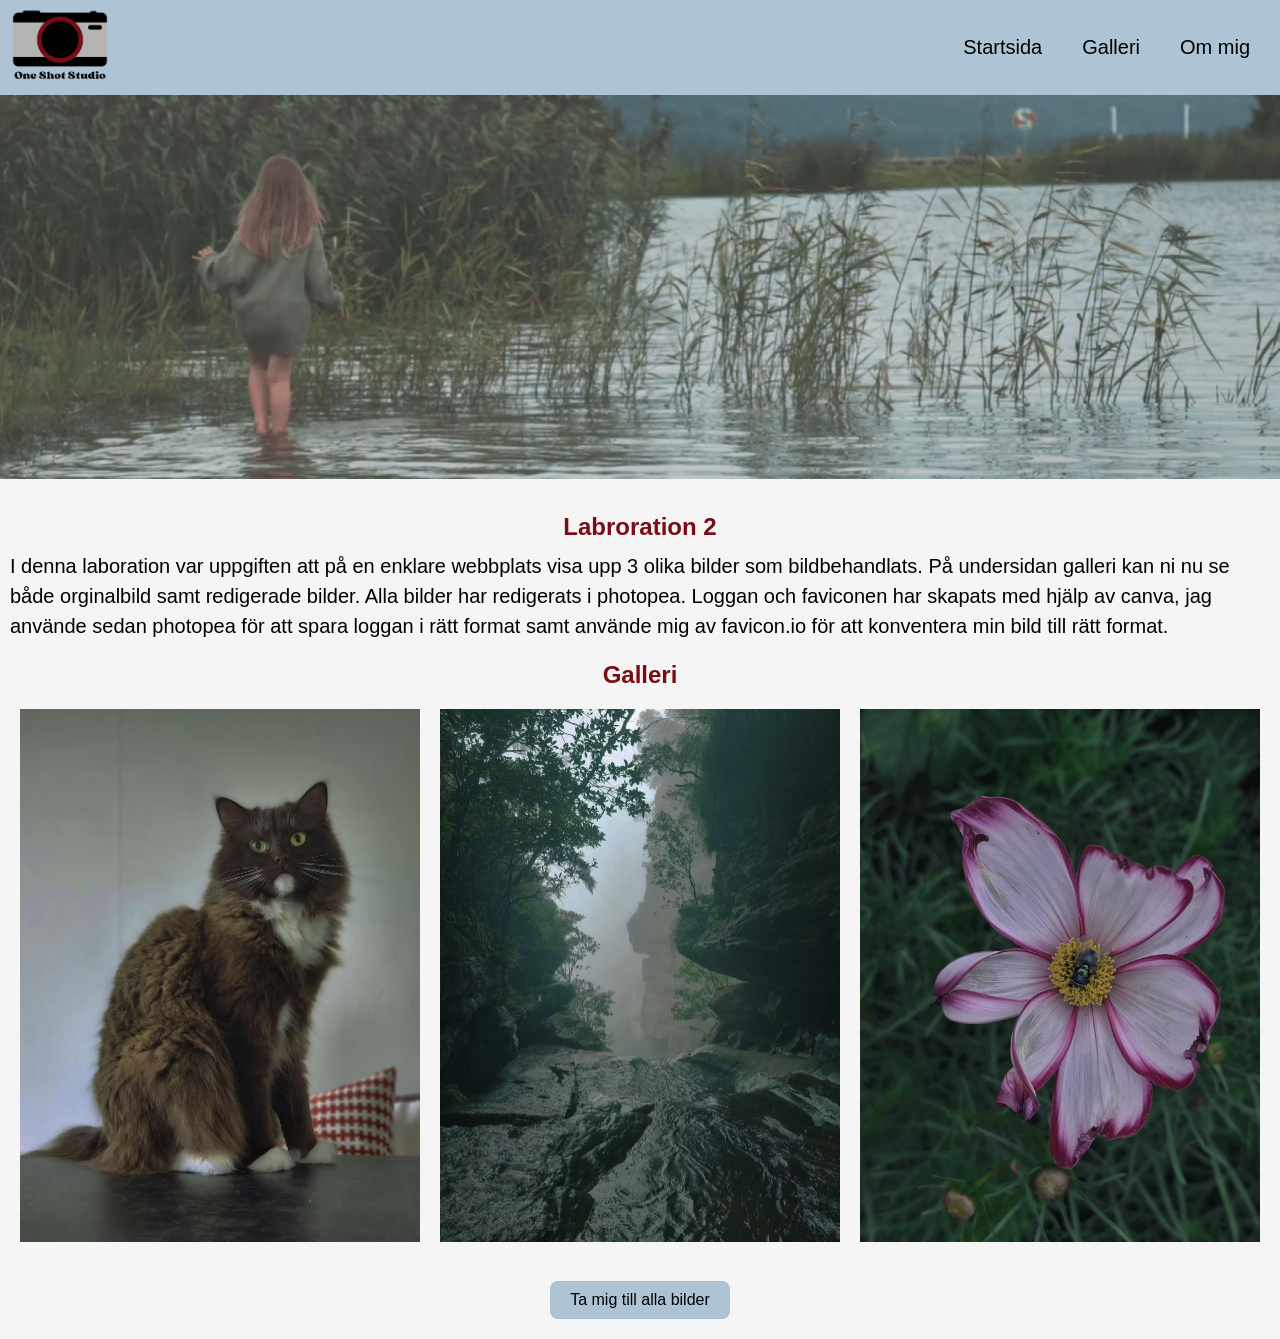
==== index.html @ 6c8a7003 "." ====
<!DOCTYPE html>
<html lang="sv">

<head>
    <meta charset="UTF-8">
    <meta name="viewport" content="width=device-width, initial-scale=1.0">
    <title>One shot studio</title>
    <link rel="stylesheet" href="css/style.css">
    <link rel="icon" type="image/png" sizes="32x32" href="images/favicon.png">
    <link rel="icon" type="image/png" sizes="16x16" href="images/favicon.ico">
</head>

<body>

    <!--Header-->
    <header>
        <div class="logo">
            <a href="index.html">
                <img src="images/logo.svg" width="100px" height="70px" alt="logotyp för one shot studio">
            </a>
        </div>
        <button class="menu-toggle">☰</button>
        <nav class="header-nav">
            <ul>
                <li><a href="index.html">Startsida</a></li>
                <li><a href="gallery.html">Galleri</a></li>
                <li><a href="aboutme.html">Om mig</a></li>
            </ul>
        </nav>
    </header>

    <main>
        <picture class="hero">
            <source type="image/avif"
                srcset="images/header-800.avif 800w, images/header-1600.avif 1600w, images/header-2400.avif 2400w">
            <img src="images/header-800.jpg"
                srcset="images/header-800.jpg 800w, images/header-1600.jpg 1600w, images/header-2400.jpg 2400w"
                sizes="(max-width: 800px) 800px, 100vw" width="800px" height="1067px"
                alt="flicka som går i vattnet bland vassen">
        </picture>

        <section class="info">
            <h1>Labroration 2</h1>
            <p>I denna laboration var uppgiften att på en enklare webbplats visa upp 3 olika bilder som bildbehandlats.
                På
                undersidan galleri kan ni nu se både orginalbild samt redigerade bilder. Alla bilder har redigerats i
                photopea.
                Loggan och faviconen har skapats med hjälp av canva, jag använde sedan photopea för att spara loggan i
                rätt
                format samt använde mig av favicon.io för att konventera min bild till rätt format. </p>
        </section>
        <section class="gallery-section">
            <h2>Galleri</h2>
            <div class="start-gallery">
                <picture>
                    <source type="image/avif"
                        srcset="images/bildserie001-800.avif 800w, images/bildserie001-1600.avif 1600w, images/bildserie001-2400.avif 2400w">
                    <img src="images/bildserie001-800.jpg"
                        srcset="images/bildserie001-800.jpg 800w, images/bildserie001-1600.jpg 1600w, images/bildserie001-2400.jpg 2400w"
                        sizes="(min-width: 800px) 800px, 100vw" loading="lazy" width="800px" height="1067px"
                        alt="svart och vit katt som sitter på ett bord">
                </picture>
                <picture>
                    <source type="image/avif"
                        srcset="images/bildserie002-800.avif 800w, images/bildserie002-1600.avif 1600w, images/bildserie002-2400.avif 2400w">
                    <img src="images/bildserie002-800.jpg"
                        srcset="images/bildserie002-800.jpg 800w, images/bildserie002-1600.jpg 1600w, images/bildserie002-2400.jpg 2400w"
                        sizes="(min-width: 800px) 800px, 100vw" loading="lazy" width="800px" height="1067px"
                        alt="Dimma omger höga klippväggar och tät grönska medan vatten rinner över klipporna.">
                </picture>
                <picture>
                    <source type="image/avif"
                        srcset="images/bildserie003-800.avif 800w, images/bildserie003-1600.avif 1600w, images/bildserie003-2400.avif 2400w">
                    <img src="images/bildserie003-800.jpg"
                        srcset="images/bildserie003-800.jpg 800w, images/bildserie003-1600.jpg 1600w, images/bildserie003-2400.jpg 2400w"
                        sizes="(min-width: 800px) 800px, 100vw" loading="lazy" width="800px" height="1067px"
                        alt="vit blomma med lila kanter med en fluga i mitten">
                </picture>
            </div>
            <a href="gallery.html" class="btn">Ta mig till alla bilder</a>
        </section>

    </main>
    <script src="js/main.js" defer></script>
</body>

</html>
---- css/style.css ----
/*Hela dokumentet*/
* {
    margin: 0;
    padding: 0;
    box-sizing: border-box;
}


/*Hela body*/

body {
    background-color: whitesmoke;
    font-family: Helvetica, Arial, sans-serif;
    padding-bottom: 20px;
}

/* alla p element */
p {
    line-height: 1.5;
}

/*Alla bilder*/

img {
    width: 100%;
    height: auto;
}

/*Header*/

header {
    background-color: #AEC4D4;
    display: flex;
    justify-content: space-between;
    flex-wrap: wrap;
    padding: 10px;
}

header li {
    text-decoration: none;
}


.logo img {
    width: 100px;
}

h1 {
    color: #790D16;
}

/*Startsida*/

.hero {
    opacity: 0.90;
}

.info {
    padding: 10px;
}

.info h1 {
    padding-bottom: 10px;
}

.gallery-section {
    text-align: center;
    padding-top: 10px;
    color: #790D16;
}

.start-gallery {
    display: grid;
    gap: 20px;
    padding: 20px;
}

.btn {
    background-color: #AEC4D4;
    color: black;
    display: inline-block;
    margin-top: 15px;
    padding: 10px 20px;
    border: none;
    border-radius: 8px;
    cursor: pointer;
    text-decoration: none;
}

/*Galleri*/

h1 {
    text-align: center;
    margin-top: 20px;
}

.image-comparison {
    padding: 20px;
    display: flex;
    flex-direction: column;
    gap: 20px;
}

.image-comparison p {
    text-align: center;
    padding-top: 10px;
}

/*Om mig*/

.aboutme {
    padding: 20px;
}

.aboutme>div {
    padding: 20px;
}

/*Hamburgemenyn*/

.header-nav {
    display: none;
    width: 100%;
}

/*Visar menyn när klassen open lägg till*/

.header-nav {
    display: none;
    width: 100%;
}

.header-nav.open {
    display: flex;
    flex-direction: column;
}

.menu-toggle {
    cursor: pointer;
    background-color: transparent;
    border: 0;
    font-size: 20px;
    padding-inline: 15px;
}

.header-nav ul {
    list-style: none;
    margin: 0;
    padding: 0;
}

.header-nav li {
    padding-block: 5px;
}

.header-nav a {
    color: black;
    text-decoration: none;
}

/*STORA SKÄRMAR*/
@media (min-width: 768px) {

    /*Alla p element*/
    p {
        font-size: 20px;
    }

    /*Hamburge meny*/
    .menu-toggle {
        display: none;
    }

    .header-nav {
        display: flex;
        width: auto;
        align-items: center;
        padding-right: 20px;
    }

    .header-nav ul {
        display: flex;
        gap: 40px;
        font-size: 20px;
    }

    /*Startsida*/
    .start-gallery {
        grid-template-columns: 1fr 1fr 1fr;
    }

    /* Galleri */

    .image-comparison {
        flex-direction: row;
    }

    .image-comparison article {
        flex-grow: 1;
        flex-basis: 200px;
    }

    /* Om mig */

    .aboutme {
        justify-content: center;
    }

    .aboutme>div {
        display: flex;
        gap: 16px;
        flex-grow: 1;
    }

    .aboutme img {
        min-width: 300px;
        max-width: 600px;
        object-fit: contain;
    }
}
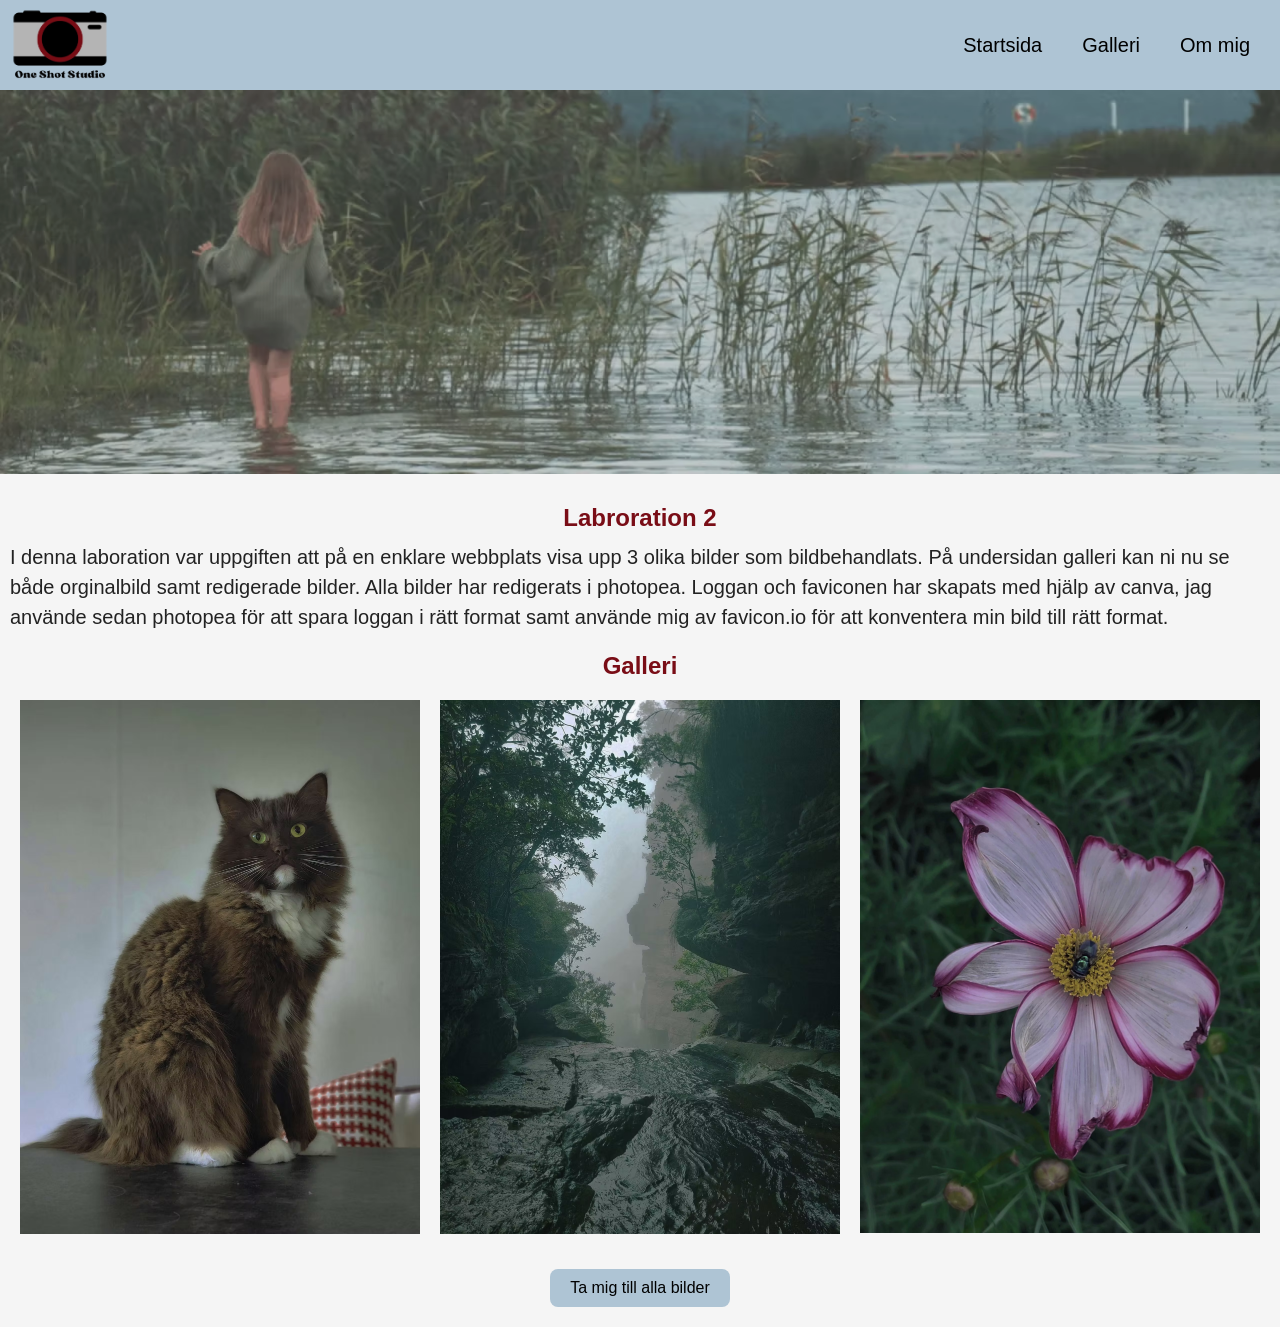
==== commit 04cd27e2: "." ====
--- a/index.html
+++ b/index.html
@@ -32,11 +32,11 @@
     <main>
         <picture class="hero">
             <source type="image/avif"
-                srcset="images/header-800.avif 800w, images/header-1600.avif 1600w, images/header-2400.avif 2400w">
+                srcset="images/header-800.avif 800w, images/header-1600.avif 1600w, images/header-2400.avif 2400w"
+                sizes="100vw">
             <img src="images/header-800.jpg"
                 srcset="images/header-800.jpg 800w, images/header-1600.jpg 1600w, images/header-2400.jpg 2400w"
-                sizes="(max-width: 800px) 800px, 100vw" width="800px" height="1067px"
-                alt="flicka som går i vattnet bland vassen">
+                sizes="100vw" width="800" height="1067" alt="flicka som går i vattnet bland vassen">
         </picture>
 
         <section class="info">
@@ -54,26 +54,29 @@
             <div class="start-gallery">
                 <picture>
                     <source type="image/avif"
-                        srcset="images/bildserie001-800.avif 800w, images/bildserie001-1600.avif 1600w, images/bildserie001-2400.avif 2400w">
+                        srcset="images/bildserie001-800.avif 800w, images/bildserie001-1600.avif 1600w, images/bildserie001-2400.avif 2400w"
+                        width="800" height="1067">
                     <img src="images/bildserie001-800.jpg"
                         srcset="images/bildserie001-800.jpg 800w, images/bildserie001-1600.jpg 1600w, images/bildserie001-2400.jpg 2400w"
-                        sizes="(min-width: 800px) 800px, 100vw" loading="lazy" width="800px" height="1067px"
+                        sizes="100vw" width="800" height="1067" loading="lazy"
                         alt="svart och vit katt som sitter på ett bord">
                 </picture>
                 <picture>
                     <source type="image/avif"
-                        srcset="images/bildserie002-800.avif 800w, images/bildserie002-1600.avif 1600w, images/bildserie002-2400.avif 2400w">
+                        srcset="images/bildserie002-800.avif 800w, images/bildserie002-1600.avif 1600w, images/bildserie002-2400.avif 2400w"
+                        width="800" height="1067">
                     <img src="images/bildserie002-800.jpg"
                         srcset="images/bildserie002-800.jpg 800w, images/bildserie002-1600.jpg 1600w, images/bildserie002-2400.jpg 2400w"
-                        sizes="(min-width: 800px) 800px, 100vw" loading="lazy" width="800px" height="1067px"
+                        sizes="100vw" width="800" height="1067" loading="lazy"
                         alt="Dimma omger höga klippväggar och tät grönska medan vatten rinner över klipporna.">
                 </picture>
                 <picture>
                     <source type="image/avif"
-                        srcset="images/bildserie003-800.avif 800w, images/bildserie003-1600.avif 1600w, images/bildserie003-2400.avif 2400w">
+                        srcset="images/bildserie003-800.avif 800w, images/bildserie003-1600.avif 1600w, images/bildserie003-2400.avif 2400w"
+                        width="800" height="1067">
                     <img src="images/bildserie003-800.jpg"
                         srcset="images/bildserie003-800.jpg 800w, images/bildserie003-1600.jpg 1600w, images/bildserie003-2400.jpg 2400w"
-                        sizes="(min-width: 800px) 800px, 100vw" loading="lazy" width="800px" height="1067px"
+                        sizes="100vw" width="800" height="1067" loading="lazy"
                         alt="vit blomma med lila kanter med en fluga i mitten">
                 </picture>
             </div>
--- a/css/style.css
+++ b/css/style.css
@@ -1,138 +1,84 @@
-/*Hela dokumentet*/
+/* GRUNDINSTÄLLNINGAR */
+
 * {
     margin: 0;
     padding: 0;
     box-sizing: border-box;
 }
 
-
-/*Hela body*/
+html {
+    scroll-behavior: smooth;
+}
 
 body {
     background-color: whitesmoke;
     font-family: Helvetica, Arial, sans-serif;
     padding-bottom: 20px;
-}
-
-/* alla p element */
+    color: #222;
+}
+
 p {
     line-height: 1.5;
 }
 
-/*Alla bilder*/
-
 img {
-    width: 100%;
+    display: block;
+    max-width: 100%;
     height: auto;
 }
 
-/*Header*/
+h1 {
+    color: #790D16;
+    text-align: center;
+    margin-top: 20px;
+}
+
+/* HEADER */
 
 header {
     background-color: #AEC4D4;
     display: flex;
     justify-content: space-between;
+    align-items: center;
     flex-wrap: wrap;
     padding: 10px;
 }
 
-header li {
-    text-decoration: none;
-}
-
-
 .logo img {
     width: 100px;
-}
-
-h1 {
-    color: #790D16;
-}
-
-/*Startsida*/
-
-.hero {
-    opacity: 0.90;
-}
-
-.info {
-    padding: 10px;
-}
-
-.info h1 {
-    padding-bottom: 10px;
-}
-
-.gallery-section {
-    text-align: center;
-    padding-top: 10px;
-    color: #790D16;
-}
-
-.start-gallery {
-    display: grid;
-    gap: 20px;
-    padding: 20px;
-}
-
-.btn {
-    background-color: #AEC4D4;
-    color: black;
-    display: inline-block;
-    margin-top: 15px;
-    padding: 10px 20px;
-    border: none;
-    border-radius: 8px;
-    cursor: pointer;
-    text-decoration: none;
-}
-
-/*Galleri*/
-
-h1 {
-    text-align: center;
-    margin-top: 20px;
-}
-
-.image-comparison {
-    padding: 20px;
-    display: flex;
-    flex-direction: column;
-    gap: 20px;
-}
-
-.image-comparison p {
-    text-align: center;
-    padding-top: 10px;
-}
-
-/*Om mig*/
-
-.aboutme {
-    padding: 20px;
-}
-
-.aboutme>div {
-    padding: 20px;
-}
-
-/*Hamburgemenyn*/
+    height: 70px;
+}
+
+/* MOBILMENY */
 
 .header-nav {
     display: none;
     width: 100%;
 }
 
-/*Visar menyn när klassen open lägg till*/
-
-.header-nav {
-    display: none;
-    width: 100%;
-}
-
 .header-nav.open {
     display: flex;
     flex-direction: column;
+}
+
+.header-nav ul {
+    list-style: none;
+    display: flex;
+    flex-direction: column;
+}
+
+.header-nav li {
+    padding-block: 8px;
+}
+
+.header-nav a {
+    color: #000;
+    text-decoration: none;
+}
+
+.header-nav a:hover,
+.header-nav a:focus-visible {
+    text-decoration: underline;
 }
 
 .menu-toggle {
@@ -140,33 +86,104 @@
     background-color: transparent;
     border: 0;
     font-size: 20px;
-    padding-inline: 15px;
-}
-
-.header-nav ul {
-    list-style: none;
-    margin: 0;
-    padding: 0;
-}
-
-.header-nav li {
-    padding-block: 5px;
-}
-
-.header-nav a {
-    color: black;
+    padding: 10px 15px;
+}
+
+/* STARTSIDA */
+
+.hero {
+    opacity: 0.90;
+}
+
+.hero img {
+    width: 100%;
+    height: auto;
+}
+
+.info {
+    padding: 10px;
+}
+
+.info h1 {
+    padding-bottom: 10px;
+}
+
+.gallery-section {
+    text-align: center;
+    padding-top: 10px;
+    color: #790D16;
+}
+
+.start-gallery {
+    display: grid;
+    grid-template-columns: 1fr;
+    gap: 20px;
+    padding: 20px;
+}
+
+.start-gallery picture {
+    display: block;
+}
+
+.start-gallery img {
+    width: 100%;
+    height: auto;
+}
+
+.btn {
+    background-color: #AEC4D4;
+    color: #000;
+    display: inline-block;
+    margin-top: 15px;
+    padding: 10px 20px;
+    border-radius: 8px;
+    cursor: pointer;
     text-decoration: none;
 }
 
-/*STORA SKÄRMAR*/
+.btn:hover,
+.btn:focus-visible {
+    background-color: #91ADC2;
+}
+
+/* GALLERI */
+
+.image-comparison {
+    padding: 20px;
+    display: flex;
+    flex-direction: column;
+    gap: 20px;
+}
+
+.image-comparison article {
+    min-width: 0;
+}
+
+.image-comparison p {
+    text-align: center;
+    padding-top: 10px;
+}
+
+/* OM MIG*/
+
+.aboutme {
+    padding: 20px;
+}
+
+.aboutme>div {
+    padding: 20px;
+}
+
+/* STÖRRE SKÄRMAR */
+
 @media (min-width: 768px) {
 
-    /*Alla p element*/
     p {
         font-size: 20px;
     }
 
-    /*Hamburge meny*/
+    /* Navigation */
+
     .menu-toggle {
         display: none;
     }
@@ -179,14 +196,15 @@
     }
 
     .header-nav ul {
-        display: flex;
+        flex-direction: row;
         gap: 40px;
         font-size: 20px;
     }
 
-    /*Startsida*/
+    /* Startsida */
+
     .start-gallery {
-        grid-template-columns: 1fr 1fr 1fr;
+        grid-template-columns: repeat(3, minmax(0, 1fr));
     }
 
     /* Galleri */
@@ -196,24 +214,21 @@
     }
 
     .image-comparison article {
-        flex-grow: 1;
-        flex-basis: 200px;
+        flex: 1 1 200px;
     }
 
     /* Om mig */
-
-    .aboutme {
-        justify-content: center;
-    }
 
     .aboutme>div {
         display: flex;
+        justify-content: center;
+        align-items: center;
         gap: 16px;
-        flex-grow: 1;
     }
 
     .aboutme img {
-        min-width: 300px;
+        min-width: 0;
+        width: 100%;
         max-width: 600px;
         object-fit: contain;
     }
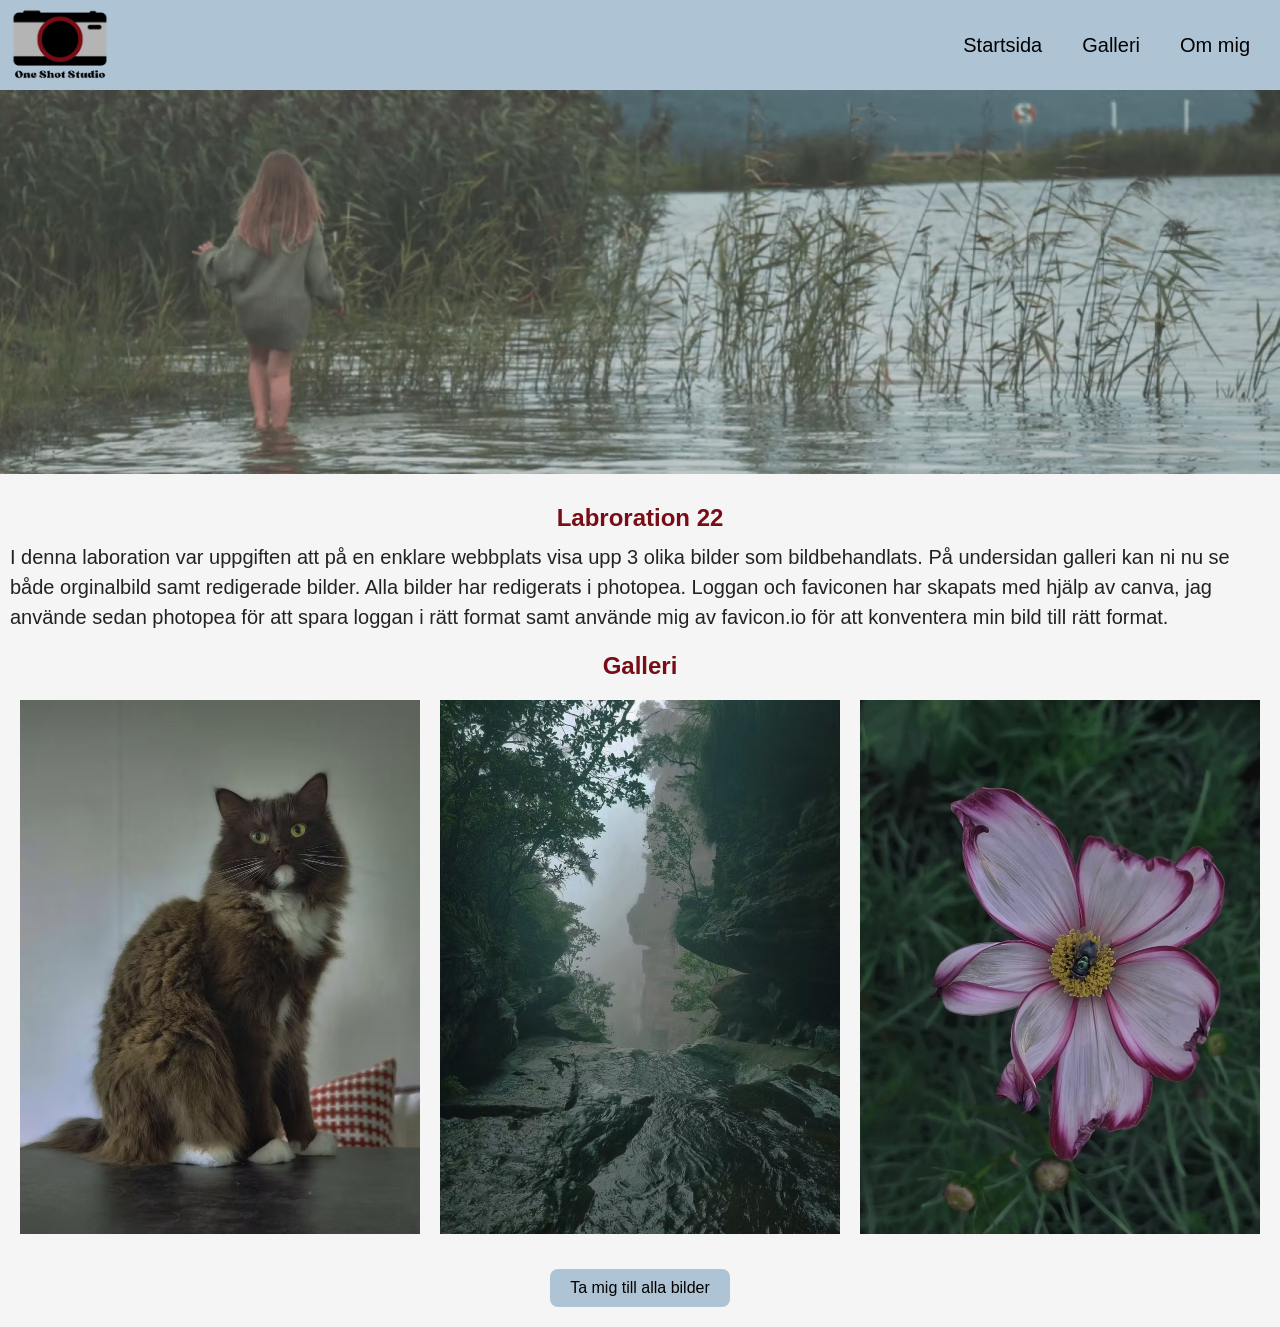
==== commit 3a11cb7f: "." ====
--- a/index.html
+++ b/index.html
@@ -40,7 +40,7 @@
         </picture>
 
         <section class="info">
-            <h1>Labroration 2</h1>
+            <h1>Labroration 22</h1>
             <p>I denna laboration var uppgiften att på en enklare webbplats visa upp 3 olika bilder som bildbehandlats.
                 På
                 undersidan galleri kan ni nu se både orginalbild samt redigerade bilder. Alla bilder har redigerats i
@@ -55,28 +55,28 @@
                 <picture>
                     <source type="image/avif"
                         srcset="images/bildserie001-800.avif 800w, images/bildserie001-1600.avif 1600w, images/bildserie001-2400.avif 2400w"
-                        width="800" height="1067">
+                        width="800" height="1067" sizes="(max-width: 800px) 100vw, 800px">
                     <img src="images/bildserie001-800.jpg"
                         srcset="images/bildserie001-800.jpg 800w, images/bildserie001-1600.jpg 1600w, images/bildserie001-2400.jpg 2400w"
-                        sizes="100vw" width="800" height="1067" loading="lazy"
+                        sizes="(max-width: 800px) 100vw, 800px" width="800" height="1067" loading="lazy"
                         alt="svart och vit katt som sitter på ett bord">
                 </picture>
                 <picture>
                     <source type="image/avif"
                         srcset="images/bildserie002-800.avif 800w, images/bildserie002-1600.avif 1600w, images/bildserie002-2400.avif 2400w"
-                        width="800" height="1067">
+                        width="800" height="1067" sizes="(max-width: 800px) 100vw, 800px">
                     <img src="images/bildserie002-800.jpg"
                         srcset="images/bildserie002-800.jpg 800w, images/bildserie002-1600.jpg 1600w, images/bildserie002-2400.jpg 2400w"
-                        sizes="100vw" width="800" height="1067" loading="lazy"
+                        sizes="(max-width: 800px) 100vw, 800px" width="800" height="1067" loading="lazy"
                         alt="Dimma omger höga klippväggar och tät grönska medan vatten rinner över klipporna.">
                 </picture>
                 <picture>
                     <source type="image/avif"
                         srcset="images/bildserie003-800.avif 800w, images/bildserie003-1600.avif 1600w, images/bildserie003-2400.avif 2400w"
-                        width="800" height="1067">
+                        width="800" height="1067" sizes="(max-width: 800px) 100vw, 800px">
                     <img src="images/bildserie003-800.jpg"
                         srcset="images/bildserie003-800.jpg 800w, images/bildserie003-1600.jpg 1600w, images/bildserie003-2400.jpg 2400w"
-                        sizes="100vw" width="800" height="1067" loading="lazy"
+                        sizes="(max-width: 800px) 100vw, 800px" width="800" height="1067" loading="lazy"
                         alt="vit blomma med lila kanter med en fluga i mitten">
                 </picture>
             </div>
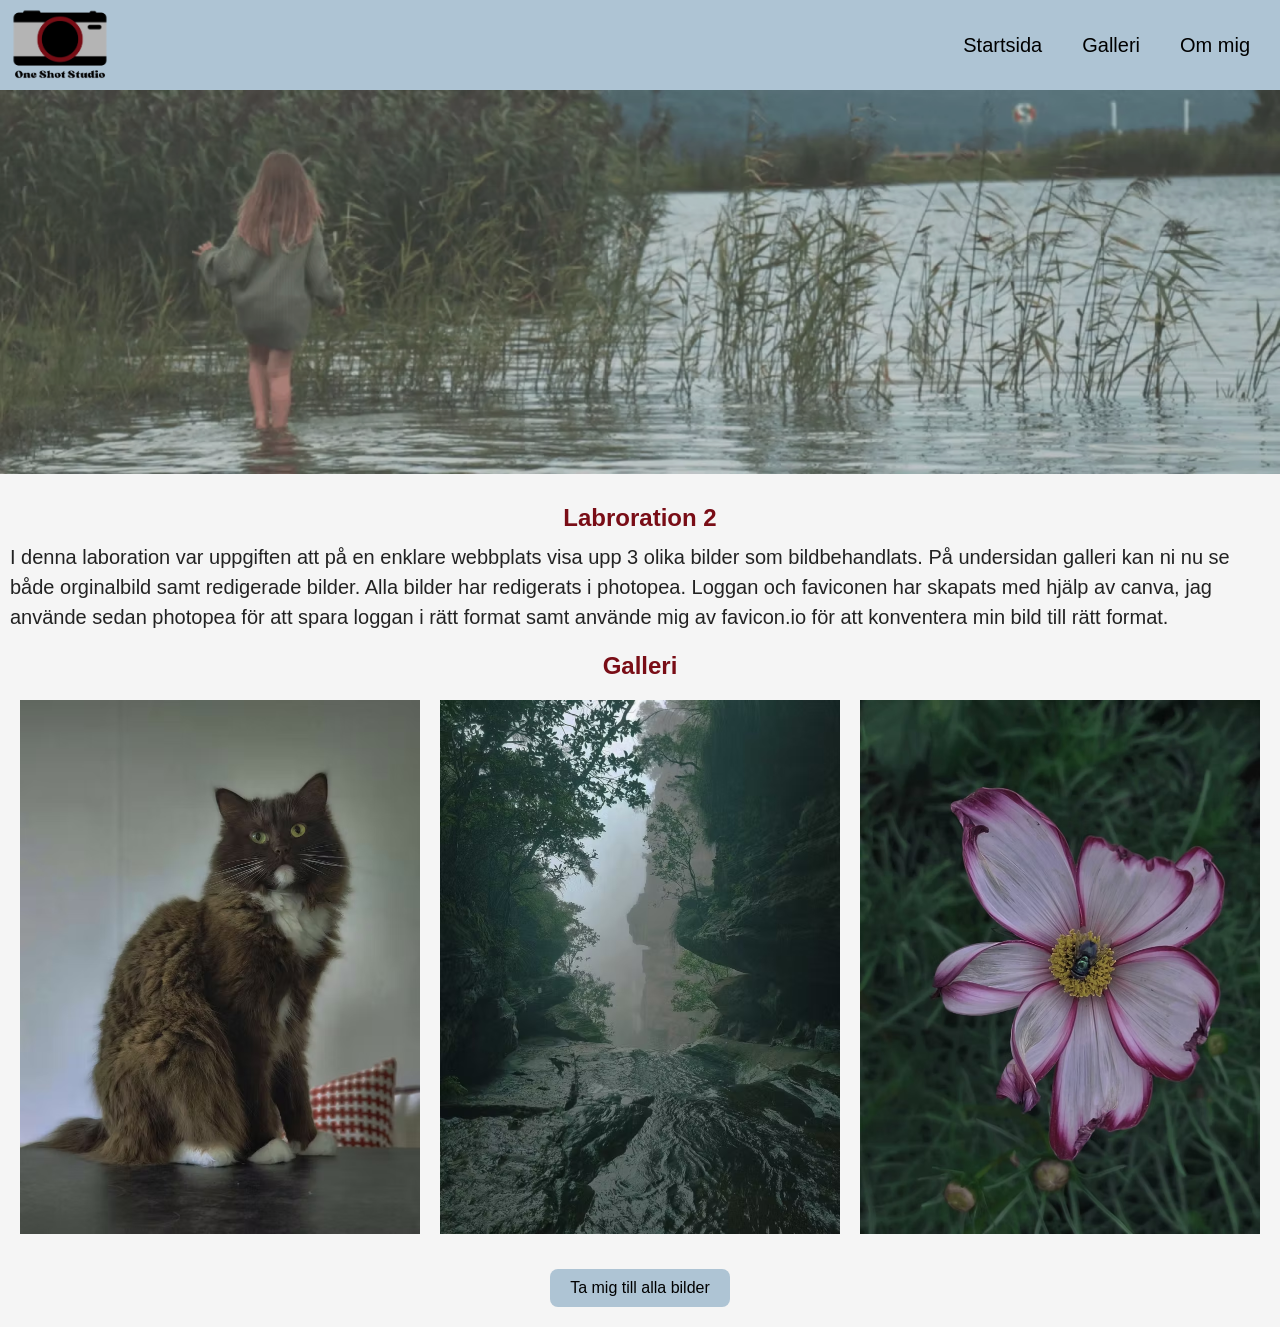
==== commit 41b7a5a8: "." ====
--- a/index.html
+++ b/index.html
@@ -40,7 +40,7 @@
         </picture>
 
         <section class="info">
-            <h1>Labroration 22</h1>
+            <h1>Labroration 2</h1>
             <p>I denna laboration var uppgiften att på en enklare webbplats visa upp 3 olika bilder som bildbehandlats.
                 På
                 undersidan galleri kan ni nu se både orginalbild samt redigerade bilder. Alla bilder har redigerats i
@@ -55,28 +55,28 @@
                 <picture>
                     <source type="image/avif"
                         srcset="images/bildserie001-800.avif 800w, images/bildserie001-1600.avif 1600w, images/bildserie001-2400.avif 2400w"
-                        width="800" height="1067" sizes="(max-width: 800px) 100vw, 800px">
+                        width="800" height="1067" sizes="800px">
                     <img src="images/bildserie001-800.jpg"
                         srcset="images/bildserie001-800.jpg 800w, images/bildserie001-1600.jpg 1600w, images/bildserie001-2400.jpg 2400w"
-                        sizes="(max-width: 800px) 100vw, 800px" width="800" height="1067" loading="lazy"
+                        sizes="800px" width="800" height="1067" loading="lazy"
                         alt="svart och vit katt som sitter på ett bord">
                 </picture>
                 <picture>
                     <source type="image/avif"
                         srcset="images/bildserie002-800.avif 800w, images/bildserie002-1600.avif 1600w, images/bildserie002-2400.avif 2400w"
-                        width="800" height="1067" sizes="(max-width: 800px) 100vw, 800px">
+                        width="800" height="1067" sizes="800px">
                     <img src="images/bildserie002-800.jpg"
                         srcset="images/bildserie002-800.jpg 800w, images/bildserie002-1600.jpg 1600w, images/bildserie002-2400.jpg 2400w"
-                        sizes="(max-width: 800px) 100vw, 800px" width="800" height="1067" loading="lazy"
+                        sizes="800px" width="800" height="1067" loading="lazy"
                         alt="Dimma omger höga klippväggar och tät grönska medan vatten rinner över klipporna.">
                 </picture>
                 <picture>
                     <source type="image/avif"
                         srcset="images/bildserie003-800.avif 800w, images/bildserie003-1600.avif 1600w, images/bildserie003-2400.avif 2400w"
-                        width="800" height="1067" sizes="(max-width: 800px) 100vw, 800px">
+                        width="800" height="1067" sizes="800px">
                     <img src="images/bildserie003-800.jpg"
                         srcset="images/bildserie003-800.jpg 800w, images/bildserie003-1600.jpg 1600w, images/bildserie003-2400.jpg 2400w"
-                        sizes="(max-width: 800px) 100vw, 800px" width="800" height="1067" loading="lazy"
+                        sizes="800px" width="800" height="1067" loading="lazy"
                         alt="vit blomma med lila kanter med en fluga i mitten">
                 </picture>
             </div>
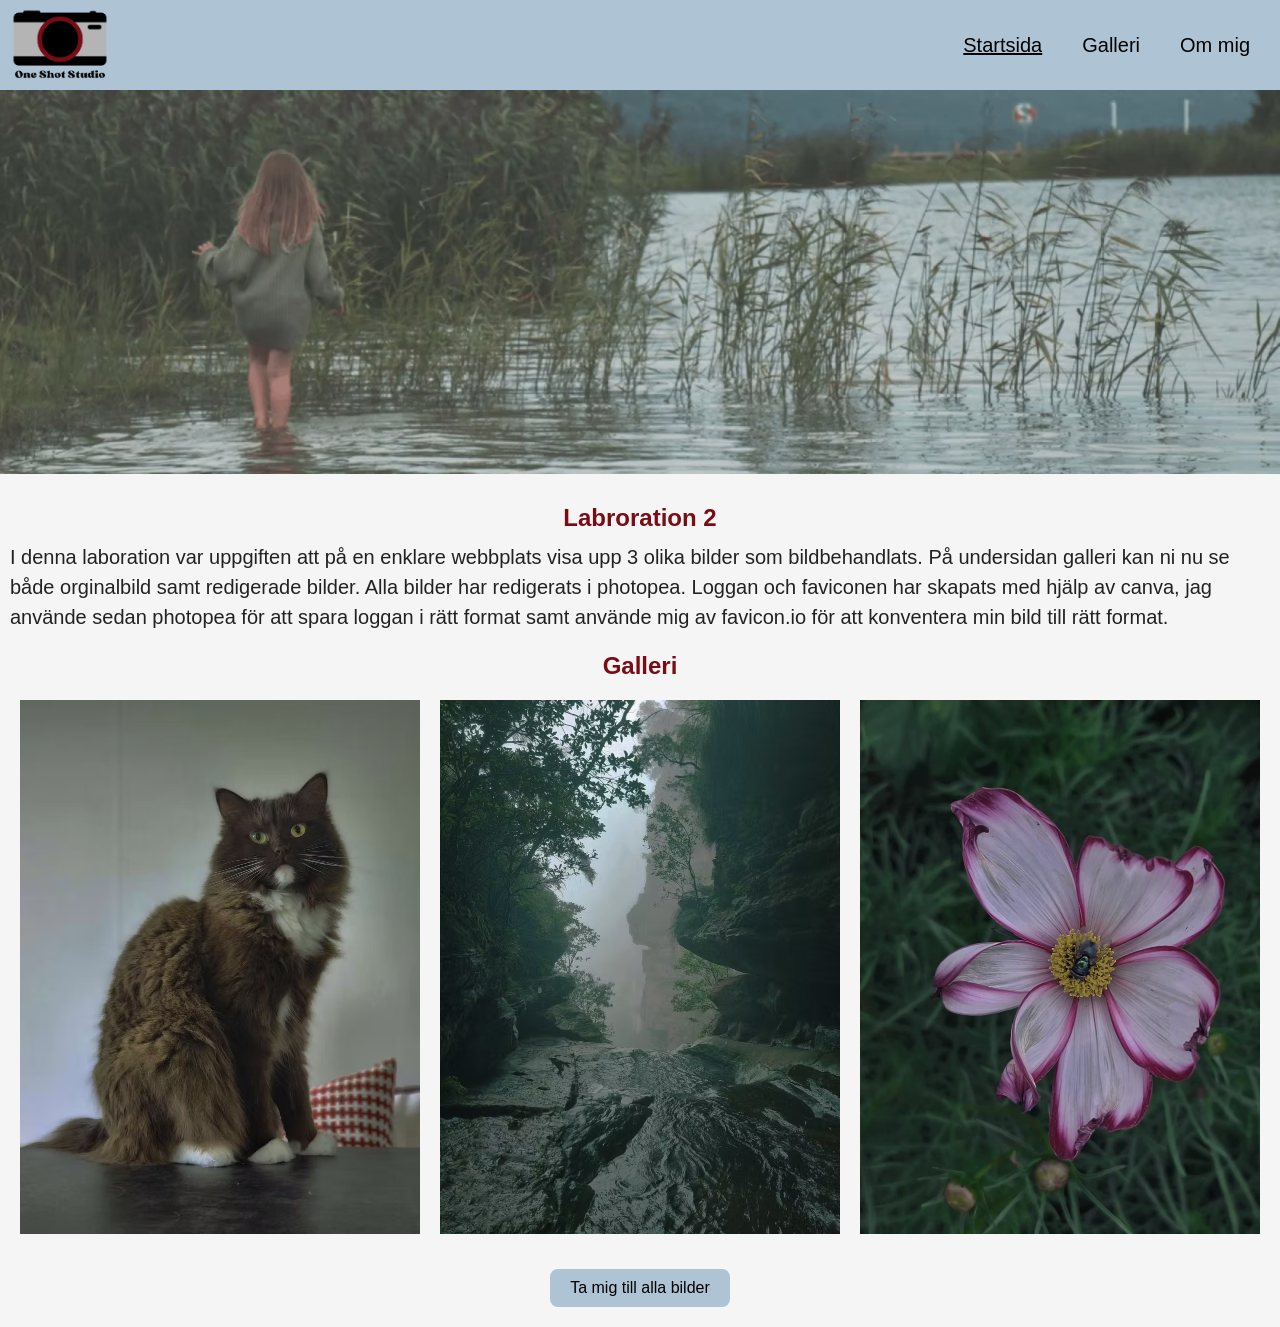
==== commit c8b6c395: "." ====
--- a/index.html
+++ b/index.html
@@ -22,7 +22,7 @@
         <button class="menu-toggle">☰</button>
         <nav class="header-nav">
             <ul>
-                <li><a href="index.html">Startsida</a></li>
+                <li><a href="index.html" aria-current="page">Startsida</a></li>
                 <li><a href="gallery.html">Galleri</a></li>
                 <li><a href="aboutme.html">Om mig</a></li>
             </ul>
--- a/css/style.css
+++ b/css/style.css
@@ -74,6 +74,10 @@
 .header-nav a {
     color: #000;
     text-decoration: none;
+}
+
+.header-nav a[aria-current="page"] {
+    text-decoration: underline;
 }
 
 .header-nav a:hover,
@@ -175,7 +179,6 @@
 }
 
 /* STÖRRE SKÄRMAR */
-
 @media (min-width: 768px) {
 
     p {
@@ -214,7 +217,10 @@
     }
 
     .image-comparison article {
-        flex: 1 1 200px;
+        flex: 1 0 200px;
+        display: flex;
+        flex-direction: column;
+        align-items: center;
     }
 
     /* Om mig */
